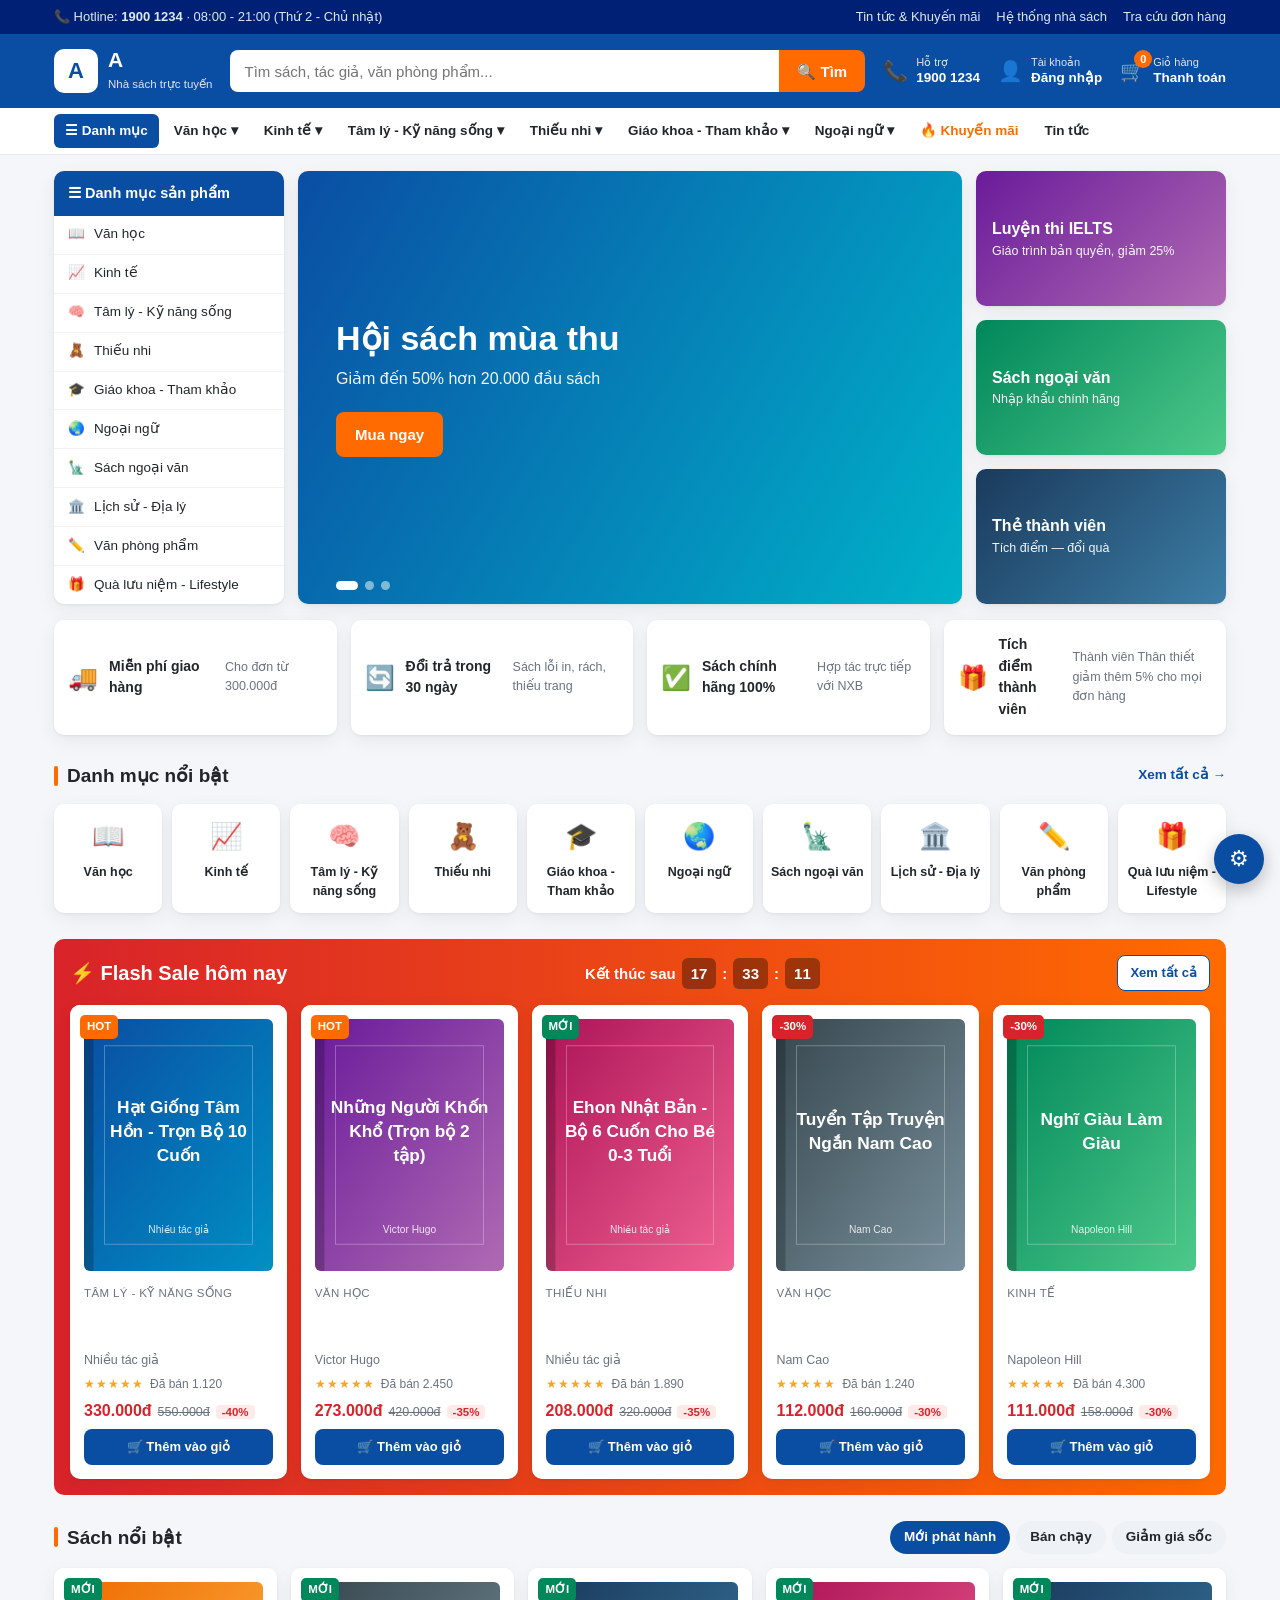
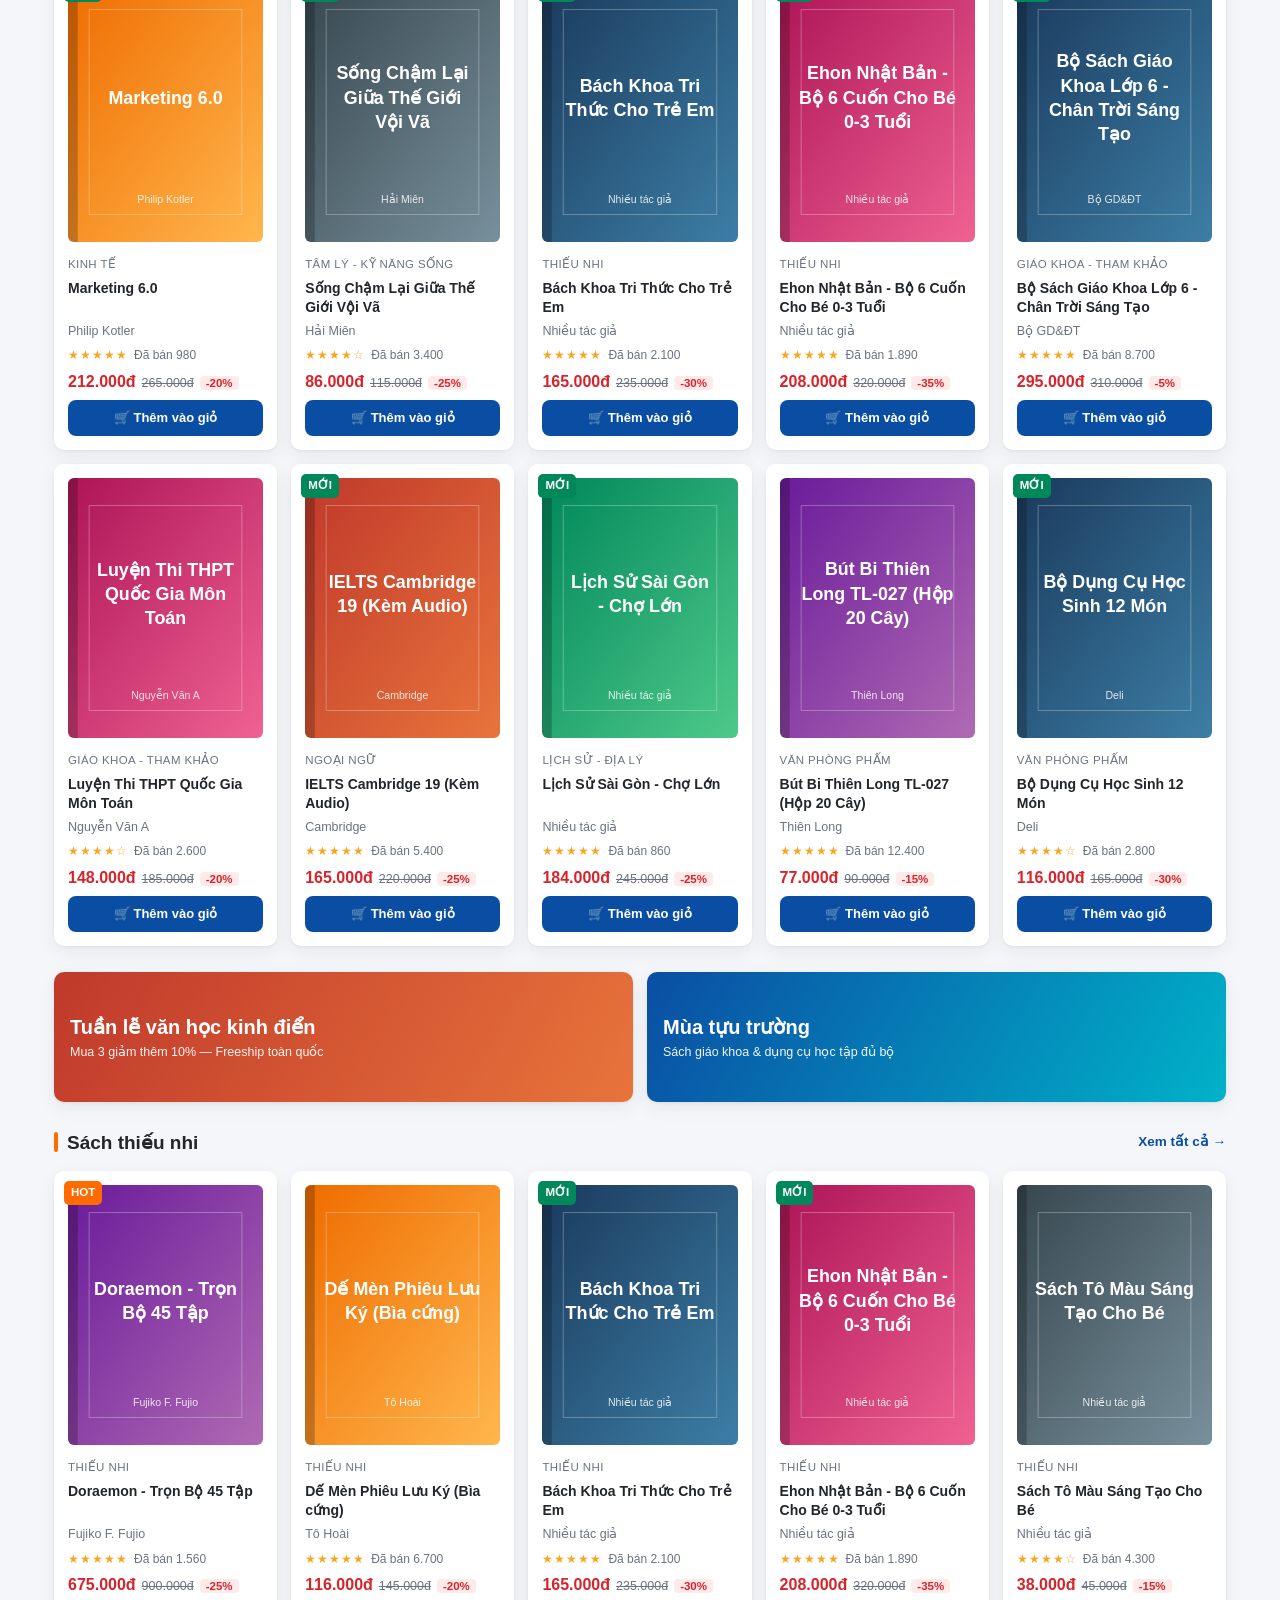
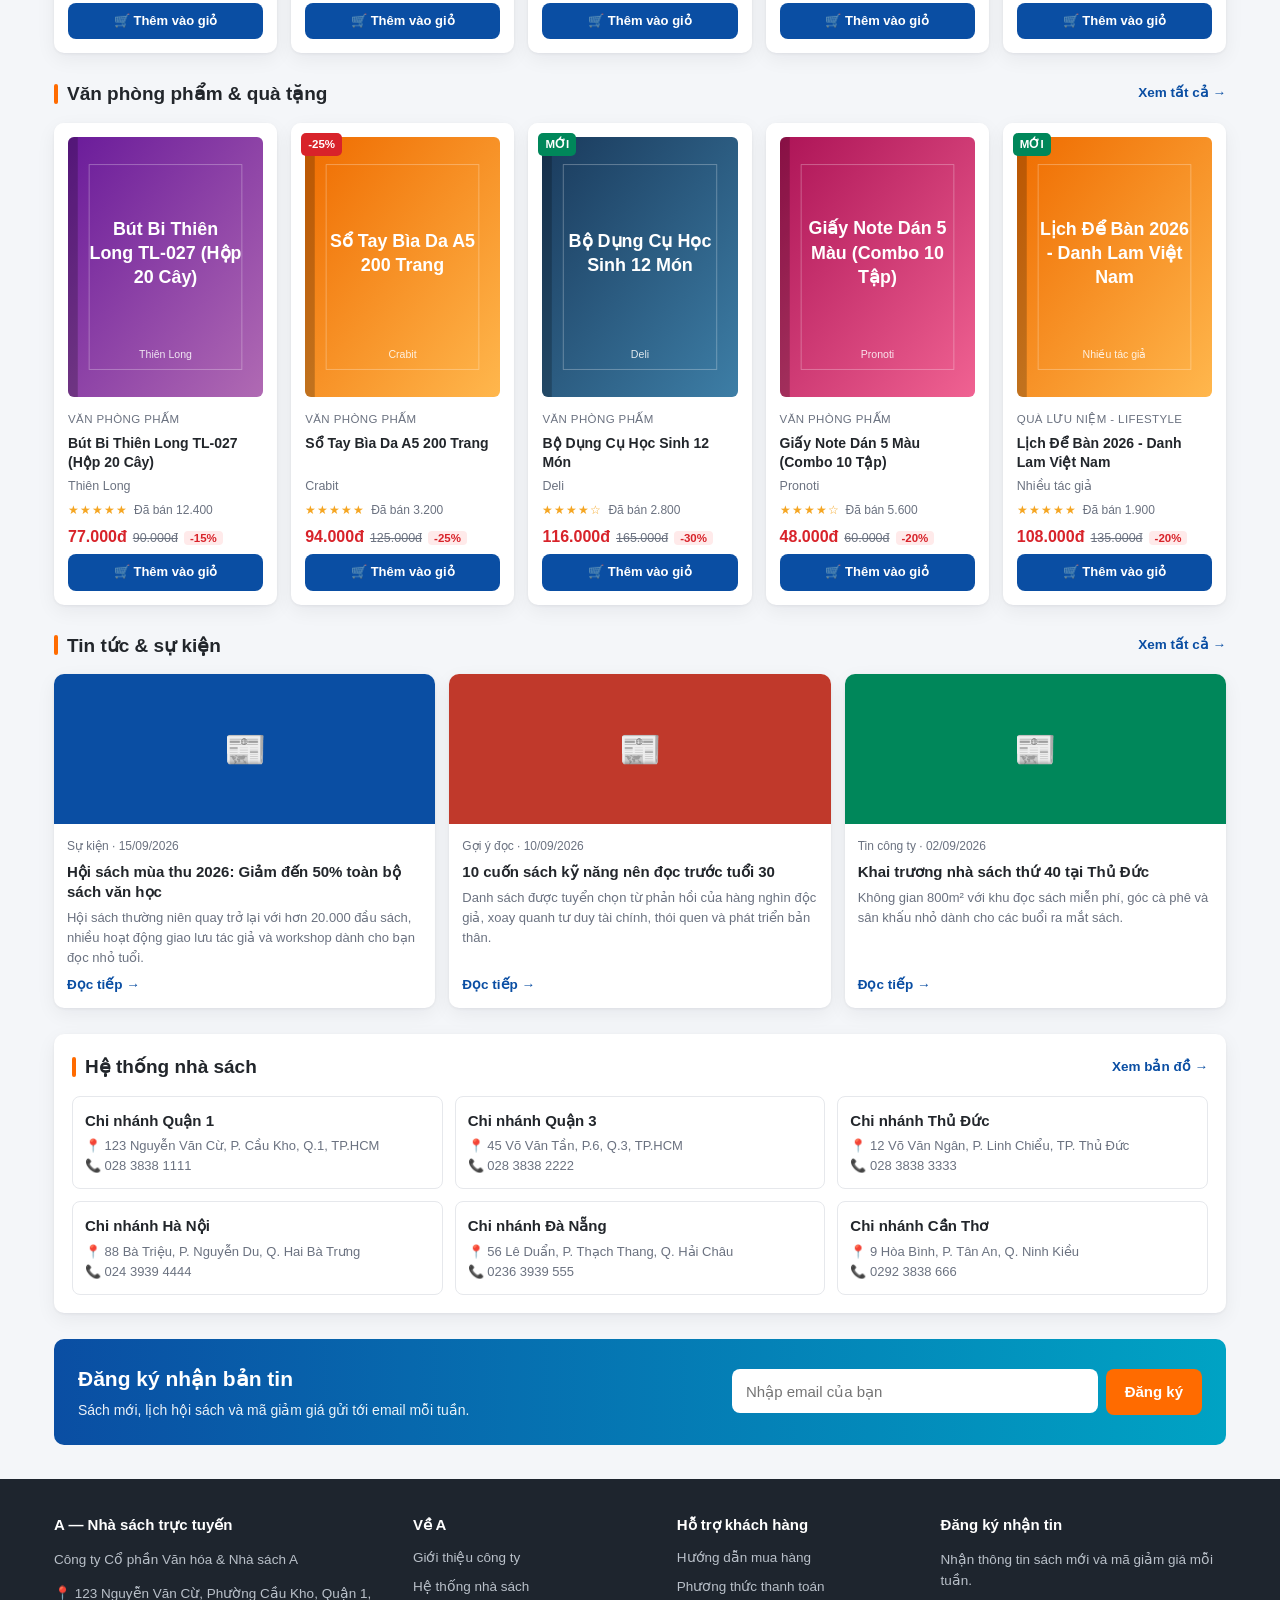
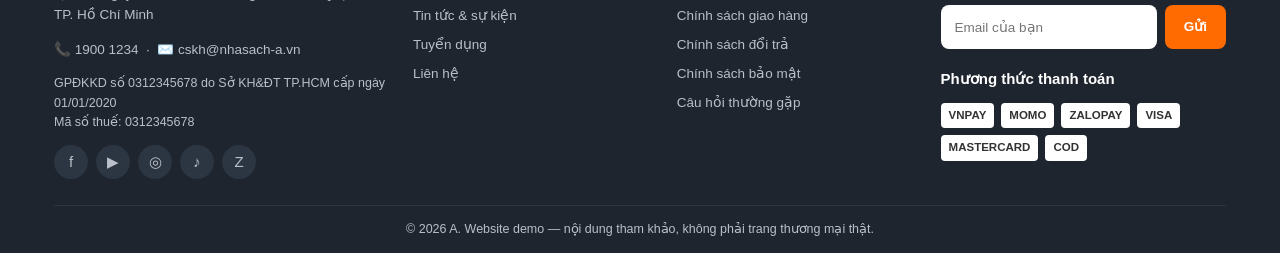
==== nhasach/index.html @ ef80e504 "Thêm website nhà sách trực tuyến (bản demo, tên tạm "A") Website tĩnh HTML/CSS/JS trong thư mục nhas" ====
<!doctype html>
<html lang="vi">
<head>
<meta charset="utf-8">
<meta name="viewport" content="width=device-width,initial-scale=1">
<title>{TEN} — Nhà sách trực tuyến | Sách, văn phòng phẩm, quà tặng</title>
<meta name="description" content="Mua sách trong nước, sách ngoại văn, văn phòng phẩm và quà lưu niệm. Giao hàng toàn quốc, giảm giá đến 50%.">
<link rel="stylesheet" href="assets/css/style.css">
<link rel="icon" href="data:image/svg+xml,%3Csvg xmlns='http://www.w3.org/2000/svg' viewBox='0 0 32 32'%3E%3Crect width='32' height='32' rx='7' fill='%230a4ea3'/%3E%3Ctext x='16' y='23' font-size='19' font-family='Arial' font-weight='bold' fill='white' text-anchor='middle'%3EA%3C/text%3E%3C/svg%3E">
</head>
<body data-page="home">
<div id="site-header"></div>

<main class="wrap">

  <!-- HERO -->
  <section class="hero">
    <div class="cat-box">
      <h3>☰ Danh mục sản phẩm</h3>
      <div id="heroCats"></div>
    </div>
    <div class="slider" id="slider"></div>
    <div class="side-promos" id="sidePromos"></div>
  </section>

  <!-- CAM KẾT -->
  <section class="trust">
    <div><i>🚚</i><b>Miễn phí giao hàng</b><span id="trustShip">Cho đơn từ 300.000đ</span></div>
    <div><i>🔄</i><b>Đổi trả trong 30 ngày</b><span>Sách lỗi in, rách, thiếu trang</span></div>
    <div><i>✅</i><b>Sách chính hãng 100%</b><span>Hợp tác trực tiếp với NXB</span></div>
    <div><i>🎁</i><b>Tích điểm thành viên</b><span id="trustMember">Giảm thêm 5% mỗi đơn</span></div>
  </section>

  <!-- DANH MỤC NỔI BẬT -->
  <section class="section">
    <div class="sec-head"><h2>Danh mục nổi bật</h2><a class="sec-more" href="danh-muc.html">Xem tất cả →</a></div>
    <div class="cat-grid" id="catGrid"></div>
  </section>

  <!-- FLASH SALE -->
  <section class="section flash">
    <div class="flash-head">
      <h2>⚡ Flash Sale hôm nay</h2>
      <div class="countdown">Kết thúc sau <b id="cdH">00</b>:<b id="cdM">00</b>:<b id="cdS">00</b></div>
      <a class="btn btn-ghost btn-sm" href="danh-muc.html?tag=hot">Xem tất cả</a>
    </div>
    <div class="grid" id="flashGrid"></div>
  </section>

  <!-- SÁCH MỚI / BÁN CHẠY -->
  <section class="section">
    <div class="sec-head">
      <h2>Sách nổi bật</h2>
      <div class="tabs">
        <button class="tab active" data-tab="moi">Mới phát hành</button>
        <button class="tab" data-tab="banchay">Bán chạy</button>
        <button class="tab" data-tab="giamgia">Giảm giá sốc</button>
      </div>
    </div>
    <div class="grid" id="featGrid"></div>
  </section>

  <!-- BANNER ĐÔI -->
  <section class="section" style="display:grid;grid-template-columns:1fr 1fr;gap:14px" id="dualBanner"></section>

  <!-- THEO DANH MỤC -->
  <section class="section">
    <div class="sec-head"><h2>Sách thiếu nhi</h2><a class="sec-more" href="danh-muc.html?cat=thieu-nhi">Xem tất cả →</a></div>
    <div class="grid" id="gridThieuNhi"></div>
  </section>

  <section class="section">
    <div class="sec-head"><h2>Văn phòng phẩm &amp; quà tặng</h2><a class="sec-more" href="danh-muc.html?cat=vpp">Xem tất cả →</a></div>
    <div class="grid" id="gridVPP"></div>
  </section>

  <!-- TIN TỨC -->
  <section class="section">
    <div class="sec-head"><h2>Tin tức &amp; sự kiện</h2><a class="sec-more" href="tin-tuc.html">Xem tất cả →</a></div>
    <div class="news-grid" id="newsGrid"></div>
  </section>

  <!-- HỆ THỐNG CỬA HÀNG -->
  <section class="section panel">
    <div class="sec-head"><h2>Hệ thống nhà sách</h2><a class="sec-more" href="lien-he.html">Xem bản đồ →</a></div>
    <div class="store-grid" id="storeGrid"></div>
  </section>

  <!-- ĐĂNG KÝ NHẬN TIN -->
  <section class="section newsletter">
    <div><h2>Đăng ký nhận bản tin</h2><p>Sách mới, lịch hội sách và mã giảm giá gửi tới email mỗi tuần.</p></div>
    <form class="nl-form" data-newsletter>
      <input type="email" placeholder="Nhập email của bạn" required>
      <button class="btn btn-accent">Đăng ký</button>
    </form>
  </section>

</main>

<div id="site-footer"></div>

<script src="assets/js/config.js"></script>
<script src="assets/js/data.js"></script>
<script src="assets/js/app.js"></script>
<script>
window.PAGE_INIT = function () {
  var C = window.CFG, B = window.BOOKS;

  document.getElementById('trustShip').textContent = 'Cho đơn từ ' + window.fmtVND(C.freeShipThreshold);
  document.getElementById('trustMember').textContent = C.memberDiscountNote;

  /* Danh mục cột trái + lưới danh mục */
  document.getElementById('heroCats').innerHTML = window.CATEGORIES.map(function (c) {
    return '<a href="danh-muc.html?cat=' + c.slug + '"><span>' + c.icon + '</span>' + c.name + '</a>';
  }).join('');
  document.getElementById('catGrid').innerHTML = window.CATEGORIES.map(function (c) {
    return '<a class="cat-chip" href="danh-muc.html?cat=' + c.slug + '"><i>' + c.icon + '</i>' + c.name + '</a>';
  }).join('');

  /* Slider */
  var sl = document.getElementById('slider');
  sl.innerHTML = window.BANNERS.map(function (b, i) {
    return '<div class="slide' + (i ? '' : ' active') + '" style="background:linear-gradient(120deg,' + b.c1 + ',' + b.c2 + ')">' +
      '<h2>' + b.title + '</h2><p>' + b.sub + '</p>' +
      '<a class="btn btn-accent" href="' + b.href + '" style="align-self:flex-start">' + b.cta + '</a></div>';
  }).join('') + '<div class="slide-dots">' + window.BANNERS.map(function (_, i) {
    return '<i class="' + (i ? '' : 'active') + '" data-i="' + i + '"></i>';
  }).join('') + '</div>';
  var cur = 0, slides = sl.querySelectorAll('.slide'), dots = sl.querySelectorAll('.slide-dots i');
  function go(n) {
    slides[cur].classList.remove('active'); dots[cur].classList.remove('active');
    cur = (n + slides.length) % slides.length;
    slides[cur].classList.add('active'); dots[cur].classList.add('active');
  }
  dots.forEach(function (d) { d.onclick = function () { go(+d.dataset.i); }; });
  setInterval(function () { go(cur + 1); }, 5000);

  document.getElementById('sidePromos').innerHTML =
    '<a class="promo" href="danh-muc.html?cat=ngoai-ngu" style="background:linear-gradient(135deg,#6a1b9a,#b06ab3)">' +
    '<b>Luyện thi IELTS</b><span>Giáo trình bản quyền, giảm 25%</span></a>' +
    '<a class="promo" href="danh-muc.html?cat=ngoai-van" style="background:linear-gradient(135deg,#00875a,#4ec98a)">' +
    '<b>Sách ngoại văn</b><span>Nhập khẩu chính hãng</span></a>' +
    '<a class="promo" href="lien-he.html" style="background:linear-gradient(135deg,#1a3a5c,#3d7ea6)">' +
    '<b>Thẻ thành viên</b><span>Tích điểm — đổi quà</span></a>';

  /* Flash sale + đồng hồ đếm ngược tới 24h */
  var flash = B.slice().sort(function (a, b) { return b.off - a.off; }).slice(0, 5);
  document.getElementById('flashGrid').innerHTML = flash.map(window.cardHTML).join('');
  setInterval(function () {
    var now = new Date(), end = new Date(); end.setHours(23, 59, 59, 999);
    var d = Math.max(0, Math.floor((end - now) / 1000));
    var p = function (n) { return String(n).padStart(2, '0'); };
    document.getElementById('cdH').textContent = p(Math.floor(d / 3600));
    document.getElementById('cdM').textContent = p(Math.floor(d % 3600 / 60));
    document.getElementById('cdS').textContent = p(d % 60);
  }, 1000);

  /* Tabs sách nổi bật */
  function feat(kind) {
    var list;
    if (kind === 'moi') list = B.filter(function (b) { return b.tags.indexOf('moi') > -1 || b.year >= 2025; });
    else if (kind === 'banchay') list = B.slice().sort(function (a, b) { return b.sold - a.sold; });
    else list = B.slice().sort(function (a, b) { return (b.listPrice - b.price) - (a.listPrice - a.price); });
    document.getElementById('featGrid').innerHTML = list.slice(0, 10).map(window.cardHTML).join('');
  }
  feat('moi');
  document.querySelectorAll('.tab').forEach(function (t) {
    t.onclick = function () {
      document.querySelectorAll('.tab').forEach(function (x) { x.classList.remove('active'); });
      t.classList.add('active'); feat(t.dataset.tab);
    };
  });

  document.getElementById('dualBanner').innerHTML =
    '<a class="promo" href="danh-muc.html?cat=van-hoc" style="min-height:130px;background:linear-gradient(120deg,#c0392b,#e8743b)">' +
    '<b style="font-size:20px">Tuần lễ văn học kinh điển</b><span>Mua 3 giảm thêm 10% — Freeship toàn quốc</span></a>' +
    '<a class="promo" href="danh-muc.html?cat=giao-khoa" style="min-height:130px;background:linear-gradient(120deg,#0a4ea3,#00b2c9)">' +
    '<b style="font-size:20px">Mùa tựu trường</b><span>Sách giáo khoa &amp; dụng cụ học tập đủ bộ</span></a>';

  var pick = function (slug, n) { return B.filter(function (b) { return b.cat === slug; }).slice(0, n).map(window.cardHTML).join(''); };
  document.getElementById('gridThieuNhi').innerHTML = pick('thieu-nhi', 5);
  document.getElementById('gridVPP').innerHTML = B.filter(function (b) { return b.cat === 'vpp' || b.cat === 'qua-tang'; }).slice(0, 5).map(window.cardHTML).join('');

  var col = ['#0a4ea3', '#c0392b', '#00875a'];
  document.getElementById('newsGrid').innerHTML = window.NEWS.slice(0, 3).map(function (n, i) {
    return '<a class="news-card" href="tin-tuc.html?id=' + n.id + '">' +
      '<div class="news-thumb" style="background:' + col[i % 3] + '">📰</div>' +
      '<div class="news-body"><span class="news-meta">' + n.cat + ' · ' + n.date + '</span>' +
      '<h3>' + n.title + '</h3><p>' + n.excerpt + '</p>' +
      '<span class="sec-more">Đọc tiếp →</span></div></a>';
  }).join('');

  document.getElementById('storeGrid').innerHTML = window.STORES.map(function (s) {
    return '<div class="store"><b>' + s.name + '</b><p>📍 ' + s.addr + '</p><p>📞 ' + s.phone + '</p></div>';
  }).join('');
};
</script>
</body>
</html>
---- nhasach/assets/css/style.css ----
/* ===== Base & tokens ================================================== */
:root{
  --primary:#0a4ea3; --primary-dark:#083c7d; --accent:#ff6b00;
  --text:#22262b; --muted:#6b7280; --line:#e6e8ec; --bg:#f4f6f9;
  --ok:#00875a; --danger:#d8232a; --radius:10px;
  --shadow:0 1px 3px rgba(16,24,40,.06), 0 6px 20px rgba(16,24,40,.06);
  --wrap:1200px;
}
*{box-sizing:border-box}
html{scroll-behavior:smooth}
body{
  margin:0; background:var(--bg); color:var(--text);
  font:15px/1.55 "Segoe UI", Roboto, "Helvetica Neue", Arial, sans-serif;
}
img{max-width:100%;display:block}
a{color:inherit;text-decoration:none}
button,input,select,textarea{font:inherit;color:inherit}
.wrap{max-width:var(--wrap);margin:0 auto;padding:0 14px}
.hide{display:none !important}

/* ===== Buttons ======================================================== */
.btn{
  display:inline-flex;align-items:center;justify-content:center;gap:8px;
  padding:10px 18px;border:1px solid transparent;border-radius:8px;
  background:var(--primary);color:#fff;cursor:pointer;font-weight:600;
  transition:.15s; white-space:nowrap;
}
.btn:hover{background:var(--primary-dark)}
.btn-accent{background:var(--accent)} .btn-accent:hover{filter:brightness(.93)}
.btn-ghost{background:#fff;color:var(--primary);border-color:var(--primary)}
.btn-ghost:hover{background:#eef4fc}
.btn-sm{padding:7px 12px;font-size:13px}
.btn-block{width:100%}
.btn[disabled]{opacity:.55;cursor:not-allowed}

/* ===== Header ========================================================= */
.topbar{background:var(--primary-dark);color:#dce7f6;font-size:13px}
.topbar .wrap{display:flex;justify-content:space-between;align-items:center;height:34px;gap:14px}
.topbar a:hover{color:#fff;text-decoration:underline}
.topbar-links{display:flex;gap:16px}

.header{background:var(--primary);color:#fff;padding:14px 0}
.header .wrap{display:flex;align-items:center;gap:18px}
.logo{display:flex;align-items:center;gap:10px;flex:0 0 auto}
.logo-mark{
  width:44px;height:44px;border-radius:10px;background:#fff;color:var(--primary);
  display:grid;place-items:center;font-weight:800;font-size:22px;flex:0 0 auto;
}
.logo-text b{display:block;font-size:21px;line-height:1.1;letter-spacing:.3px}
.logo-text span{font-size:11.5px;opacity:.85}

.search{flex:1;position:relative;display:flex}
.search input{
  flex:1;height:42px;border:none;border-radius:8px 0 0 8px;padding:0 14px;outline:none;min-width:0;
}
.search button{height:42px;border:none;border-radius:0 8px 8px 0;padding:0 18px;background:var(--accent);color:#fff;cursor:pointer;font-weight:600}
.suggest{
  position:absolute;top:46px;left:0;right:0;background:#fff;border-radius:8px;
  box-shadow:var(--shadow);z-index:60;overflow:hidden;color:var(--text)
}
.suggest a{display:flex;gap:10px;padding:9px 12px;align-items:center;font-size:13.5px}
.suggest a:hover{background:#f2f5fa}
.suggest .s-cover{width:30px;height:40px;border-radius:3px;flex:0 0 auto}

.head-actions{display:flex;align-items:center;gap:18px;flex:0 0 auto}
.head-act{display:flex;align-items:center;gap:8px;font-size:13px;line-height:1.2}
.head-act i{font-size:20px;font-style:normal}
.head-act small{display:block;opacity:.85;font-size:11px}
.head-act b{font-size:13.5px}
.cart-link{position:relative}
.cart-badge{
  position:absolute;top:-6px;left:14px;min-width:18px;height:18px;padding:0 5px;
  background:var(--accent);border-radius:9px;font-size:11px;font-weight:700;
  display:grid;place-items:center
}

/* ===== Nav ============================================================ */
.nav{background:#fff;border-bottom:1px solid var(--line);position:sticky;top:0;z-index:50}
.nav .wrap{display:flex;align-items:center;gap:4px;height:46px;overflow:visible}
.nav-item{position:relative}
.nav-item>a{display:flex;align-items:center;gap:6px;padding:0 11px;height:46px;font-weight:600;font-size:13.5px;white-space:nowrap}
.nav-item>a:hover{color:var(--primary)}
.nav-item.all>a{background:var(--primary);color:#fff;border-radius:6px;height:34px}
.dropdown{
  position:absolute;top:46px;left:0;min-width:230px;background:#fff;border-radius:8px;
  box-shadow:var(--shadow);padding:8px 0;display:none;z-index:70
}
.nav-item:hover .dropdown{display:block}
.dropdown a{display:block;padding:8px 16px;font-size:13.5px}
.dropdown a:hover{background:#f2f5fa;color:var(--primary)}
.nav-toggle{display:none;background:none;border:none;cursor:pointer;font-size:22px;padding:0 6px}

/* ===== Layout helpers ================================================ */
.section{margin:26px 0}
.panel{background:#fff;border-radius:var(--radius);box-shadow:var(--shadow);padding:18px}
.sec-head{display:flex;align-items:center;justify-content:space-between;gap:12px;margin-bottom:14px}
.sec-head h2{margin:0;font-size:19px;display:flex;align-items:center;gap:9px}
.sec-head h2::before{content:"";width:4px;height:20px;background:var(--accent);border-radius:2px}
.sec-more{font-size:13.5px;color:var(--primary);font-weight:600}
.sec-more:hover{text-decoration:underline}
.tabs{display:flex;gap:6px;flex-wrap:wrap}
.tab{padding:6px 14px;border-radius:20px;background:#eef1f6;cursor:pointer;font-size:13.5px;font-weight:600;border:none}
.tab.active{background:var(--primary);color:#fff}

/* ===== Hero / banners ================================================ */
.hero{display:grid;grid-template-columns:230px 1fr 250px;gap:14px;margin:16px 0}
.cat-box{background:#fff;border-radius:var(--radius);box-shadow:var(--shadow);overflow:hidden}
.cat-box h3{margin:0;padding:11px 14px;background:var(--primary);color:#fff;font-size:14.5px}
.cat-box a{display:flex;align-items:center;gap:9px;padding:8.5px 14px;font-size:13.5px;border-bottom:1px solid #f1f3f6}
.cat-box a:last-child{border-bottom:none}
.cat-box a:hover{background:#f2f5fa;color:var(--primary)}

.slider{position:relative;border-radius:var(--radius);overflow:hidden;box-shadow:var(--shadow);min-height:300px}
.slide{
  position:absolute;inset:0;display:none;flex-direction:column;justify-content:center;
  padding:38px;color:#fff
}
.slide.active{display:flex;animation:fade .5s}
@keyframes fade{from{opacity:.2}to{opacity:1}}
.slide h2{margin:0 0 8px;font-size:34px;line-height:1.2;max-width:70%}
.slide p{margin:0 0 20px;font-size:16px;opacity:.95;max-width:70%}
.slide-dots{position:absolute;bottom:14px;left:38px;display:flex;gap:7px}
.slide-dots i{width:9px;height:9px;border-radius:50%;background:rgba(255,255,255,.5);cursor:pointer}
.slide-dots i.active{background:#fff;width:22px;border-radius:5px}
.side-promos{display:flex;flex-direction:column;gap:14px}
.promo{
  flex:1;border-radius:var(--radius);box-shadow:var(--shadow);padding:16px;color:#fff;
  display:flex;flex-direction:column;justify-content:center
}
.promo b{font-size:16px} .promo span{font-size:12.5px;opacity:.95}

/* ===== Trust bar ====================================================== */
.trust{display:grid;grid-template-columns:repeat(4,1fr);gap:14px}
.trust div{background:#fff;border-radius:var(--radius);box-shadow:var(--shadow);padding:14px;display:flex;gap:11px;align-items:center}
.trust i{font-size:24px;font-style:normal}
.trust b{display:block;font-size:14px} .trust span{font-size:12.5px;color:var(--muted)}

/* ===== Category chips ================================================ */
.cat-grid{display:grid;grid-template-columns:repeat(10,1fr);gap:10px}
.cat-chip{background:#fff;border-radius:var(--radius);box-shadow:var(--shadow);padding:12px 6px;text-align:center;font-size:12.5px;font-weight:600}
.cat-chip:hover{transform:translateY(-3px);color:var(--primary)}
.cat-chip i{display:block;font-size:26px;font-style:normal;margin-bottom:6px}
.cat-chip{transition:.15s}

/* ===== Product card =================================================== */
.grid{display:grid;grid-template-columns:repeat(5,1fr);gap:14px}
.grid-4{grid-template-columns:repeat(4,1fr)}
.card{
  background:#fff;border-radius:var(--radius);box-shadow:var(--shadow);overflow:hidden;
  display:flex;flex-direction:column;transition:.15s;position:relative
}
.card:hover{transform:translateY(-4px);box-shadow:0 10px 26px rgba(16,24,40,.13)}
.card-img{position:relative;padding:14px;background:#fff}
.card-img .cover{width:100%;aspect-ratio:3/4;border-radius:6px}
.badge{
  position:absolute;top:10px;left:10px;background:var(--danger);color:#fff;
  font-size:11.5px;font-weight:700;padding:3px 7px;border-radius:5px;z-index:2
}
.badge.new{background:var(--ok)} .badge.hot{background:var(--accent)}
.card-body{padding:0 14px 14px;display:flex;flex-direction:column;gap:5px;flex:1}
.card-cat{font-size:11.5px;color:var(--muted);text-transform:uppercase;letter-spacing:.4px}
.card-title{
  font-size:14px;font-weight:600;line-height:1.35;min-height:38px;
  display:-webkit-box;-webkit-line-clamp:2;-webkit-box-orient:vertical;overflow:hidden
}
.card:hover .card-title{color:var(--primary)}
.card-author{font-size:12.5px;color:var(--muted)}
.price{color:var(--danger);font-weight:800;font-size:16px}
.price-old{color:var(--muted);text-decoration:line-through;font-size:12.5px;margin-left:6px}
.off-tag{background:#ffeaea;color:var(--danger);font-size:11.5px;font-weight:700;padding:1px 6px;border-radius:4px;margin-left:6px}
.rate{font-size:12px;color:var(--muted);display:flex;gap:6px;align-items:center}
.stars{color:#f5a623;letter-spacing:1px}
.card .btn{margin-top:auto}

/* ===== Flash sale ===================================================== */
.flash{background:linear-gradient(90deg,#d8232a,#ff6b00);border-radius:var(--radius);padding:16px;color:#fff}
.flash-head{display:flex;align-items:center;justify-content:space-between;gap:12px;margin-bottom:14px;flex-wrap:wrap}
.flash-head h2{margin:0;font-size:20px;display:flex;align-items:center;gap:8px}
.countdown{display:flex;gap:6px;align-items:center;font-weight:700}
.countdown b{background:rgba(0,0,0,.35);border-radius:6px;padding:4px 9px;min-width:34px;text-align:center}

/* ===== News =========================================================== */
.news-grid{display:grid;grid-template-columns:repeat(3,1fr);gap:14px}
.news-card{background:#fff;border-radius:var(--radius);box-shadow:var(--shadow);overflow:hidden;display:flex;flex-direction:column}
.news-thumb{height:150px;display:grid;place-items:center;color:#fff;font-size:34px}
.news-body{padding:13px;display:flex;flex-direction:column;gap:6px;flex:1}
.news-meta{font-size:12px;color:var(--muted)}
.news-body h3{margin:0;font-size:15px;line-height:1.35}
.news-card:hover h3{color:var(--primary)}
.news-body p{margin:0;font-size:13px;color:var(--muted);flex:1}

/* ===== Store list ===================================================== */
.store-grid{display:grid;grid-template-columns:repeat(3,1fr);gap:12px}
.store{border:1px solid var(--line);border-radius:8px;padding:12px}
.store b{display:block;margin-bottom:4px}
.store p{margin:0;font-size:13px;color:var(--muted)}

/* ===== Newsletter ===================================================== */
.newsletter{
  background:linear-gradient(90deg,var(--primary),#00a3c4);border-radius:var(--radius);
  padding:24px;color:#fff;display:flex;align-items:center;justify-content:space-between;gap:20px;flex-wrap:wrap
}
.newsletter h2{margin:0 0 4px;font-size:21px}
.newsletter p{margin:0;opacity:.92;font-size:14px}
.nl-form{display:flex;gap:8px;flex:1;min-width:280px;max-width:470px}
.nl-form input{flex:1;height:44px;border:none;border-radius:8px;padding:0 14px;outline:none}

/* ===== Footer ========================================================= */
.footer{background:#1e252e;color:#b9c0c9;margin-top:34px;padding:34px 0 0;font-size:13.5px}
.footer-grid{display:grid;grid-template-columns:1.4fr 1fr 1fr 1.2fr;gap:26px}
.footer h4{color:#fff;margin:0 0 12px;font-size:15px}
.footer a:hover{color:#fff}
.footer ul{list-style:none;margin:0;padding:0;display:flex;flex-direction:column;gap:8px}
.footer .pay{display:flex;gap:7px;flex-wrap:wrap;margin-top:10px}
.footer .pay span{background:#fff;color:#333;border-radius:4px;padding:4px 8px;font-size:11.5px;font-weight:700}
.socials{display:flex;gap:8px;margin-top:12px}
.socials a{width:34px;height:34px;border-radius:50%;background:#2c3542;display:grid;place-items:center;font-size:15px}
.socials a:hover{background:var(--primary)}
.copyright{border-top:1px solid #2c3542;margin-top:26px;padding:14px 0;text-align:center;font-size:12.5px}

/* ===== Breadcrumb / list page ========================================= */
.crumb{font-size:13px;color:var(--muted);padding:14px 0}
.crumb a:hover{color:var(--primary)}
.layout{display:grid;grid-template-columns:230px 1fr;gap:16px;align-items:start}
.filter{background:#fff;border-radius:var(--radius);box-shadow:var(--shadow);padding:14px;margin-bottom:14px}
.filter h4{margin:0 0 10px;font-size:14.5px}
.filter label{display:flex;align-items:center;gap:8px;padding:5px 0;font-size:13.5px;cursor:pointer}
.toolbar{background:#fff;border-radius:var(--radius);box-shadow:var(--shadow);padding:11px 14px;display:flex;justify-content:space-between;align-items:center;gap:12px;margin-bottom:14px;flex-wrap:wrap}
.toolbar select{padding:7px 10px;border:1px solid var(--line);border-radius:7px}
.pager{display:flex;gap:6px;justify-content:center;margin:20px 0}
.pager button{min-width:36px;height:36px;border:1px solid var(--line);background:#fff;border-radius:7px;cursor:pointer}
.pager button.active{background:var(--primary);color:#fff;border-color:var(--primary)}
.empty{background:#fff;border-radius:var(--radius);padding:50px 20px;text-align:center;color:var(--muted);box-shadow:var(--shadow)}

/* ===== Product detail ================================================= */
.detail{display:grid;grid-template-columns:360px 1fr;gap:24px}
.detail .cover{width:100%;border-radius:8px}
.detail h1{margin:0 0 8px;font-size:23px;line-height:1.3}
.meta-row{font-size:13.5px;color:var(--muted);display:flex;gap:18px;flex-wrap:wrap;margin-bottom:12px}
.price-box{background:#fbfbfc;border:1px solid var(--line);border-radius:8px;padding:14px;margin:12px 0}
.price-box .price{font-size:28px}
.qty{display:inline-flex;border:1px solid var(--line);border-radius:8px;overflow:hidden}
.qty button{width:36px;height:40px;border:none;background:#f3f5f8;cursor:pointer;font-size:17px}
.qty input{width:56px;height:40px;border:none;text-align:center;outline:none}
.spec{width:100%;border-collapse:collapse;font-size:14px}
.spec td{padding:9px 10px;border-bottom:1px solid var(--line)}
.spec td:first-child{color:var(--muted);width:180px}

/* ===== Cart =========================================================== */
.cart-table{width:100%;border-collapse:collapse;font-size:14px}
.cart-table th{text-align:left;padding:10px;border-bottom:2px solid var(--line);font-size:13px;color:var(--muted)}
.cart-table td{padding:12px 10px;border-bottom:1px solid var(--line);vertical-align:middle}
.cart-item{display:flex;gap:12px;align-items:center}
.cart-item .cover{width:56px;height:75px;border-radius:5px;flex:0 0 auto}
.sum-row{display:flex;justify-content:space-between;padding:8px 0;font-size:14px}
.sum-row.total{border-top:1px solid var(--line);margin-top:8px;padding-top:12px;font-size:17px;font-weight:800}
.sum-row.total span:last-child{color:var(--danger)}
.field{margin-bottom:12px}
.field label{display:block;font-weight:600;font-size:13.5px;margin-bottom:5px}
.field input,.field textarea,.field select{width:100%;padding:10px 12px;border:1px solid var(--line);border-radius:8px;outline:none}
.field input:focus,.field textarea:focus{border-color:var(--primary)}
.note{font-size:13px;color:var(--muted)}

/* ===== Settings (đổi tên) ============================================= */
.gear{
  position:fixed;right:16px;bottom:16px;z-index:200;width:50px;height:50px;border-radius:50%;
  border:none;background:var(--primary);color:#fff;font-size:22px;cursor:pointer;box-shadow:0 6px 18px rgba(0,0,0,.25)
}
.gear:hover{background:var(--primary-dark)}
.modal{position:fixed;inset:0;background:rgba(10,15,25,.55);z-index:300;display:none;align-items:center;justify-content:center;padding:16px}
.modal.open{display:flex}
.modal-box{background:#fff;border-radius:12px;width:100%;max-width:460px;max-height:90vh;overflow:auto;padding:20px}
.modal-box h3{margin:0 0 4px;font-size:18px}
.modal-box .note{margin-bottom:14px}
.modal-actions{display:flex;gap:8px;margin-top:16px}

/* ===== Toast ========================================================== */
.toast{
  position:fixed;left:50%;bottom:26px;transform:translate(-50%,20px);z-index:400;
  background:#1e252e;color:#fff;padding:11px 18px;border-radius:8px;font-size:14px;
  opacity:0;transition:.25s;pointer-events:none;box-shadow:var(--shadow)
}
.toast.show{opacity:1;transform:translate(-50%,0)}

/* ===== Responsive ===================================================== */
@media (max-width:1100px){
  .hero{grid-template-columns:200px 1fr}
  .side-promos{display:none}
  .grid{grid-template-columns:repeat(4,1fr)}
  .cat-grid{grid-template-columns:repeat(5,1fr)}
}
@media (max-width:900px){
  .header .wrap{flex-wrap:wrap}
  .search{order:3;flex-basis:100%}
  .hero{grid-template-columns:1fr}
  .cat-box{display:none}
  .grid,.grid-4{grid-template-columns:repeat(3,1fr)}
  .trust{grid-template-columns:repeat(2,1fr)}
  .news-grid,.store-grid{grid-template-columns:repeat(2,1fr)}
  .footer-grid{grid-template-columns:repeat(2,1fr)}
  .detail{grid-template-columns:1fr}
  .layout{grid-template-columns:1fr}
  .sidebar{display:none}
  .sidebar.open{display:block}
  .nav .wrap{overflow-x:auto}
  .slide h2{font-size:26px;max-width:100%} .slide p{max-width:100%}
}
@media (max-width:620px){
  .grid,.grid-4{grid-template-columns:repeat(2,1fr)}
  .cat-grid{grid-template-columns:repeat(3,1fr)}
  .news-grid,.store-grid,.trust,.footer-grid{grid-template-columns:1fr}
  .topbar .wrap{height:auto;min-height:30px;padding:5px 14px;font-size:11.5px}
  .topbar-links{display:none}
  .head-act small,.head-act b{display:none}
  .slider{min-height:230px} .slide{padding:22px}
  .cart-table thead{display:none}
  .cart-table td{display:block;border:none;padding:6px 0}
  .cart-table tr{display:block;border-bottom:1px solid var(--line);padding:10px 0}
}
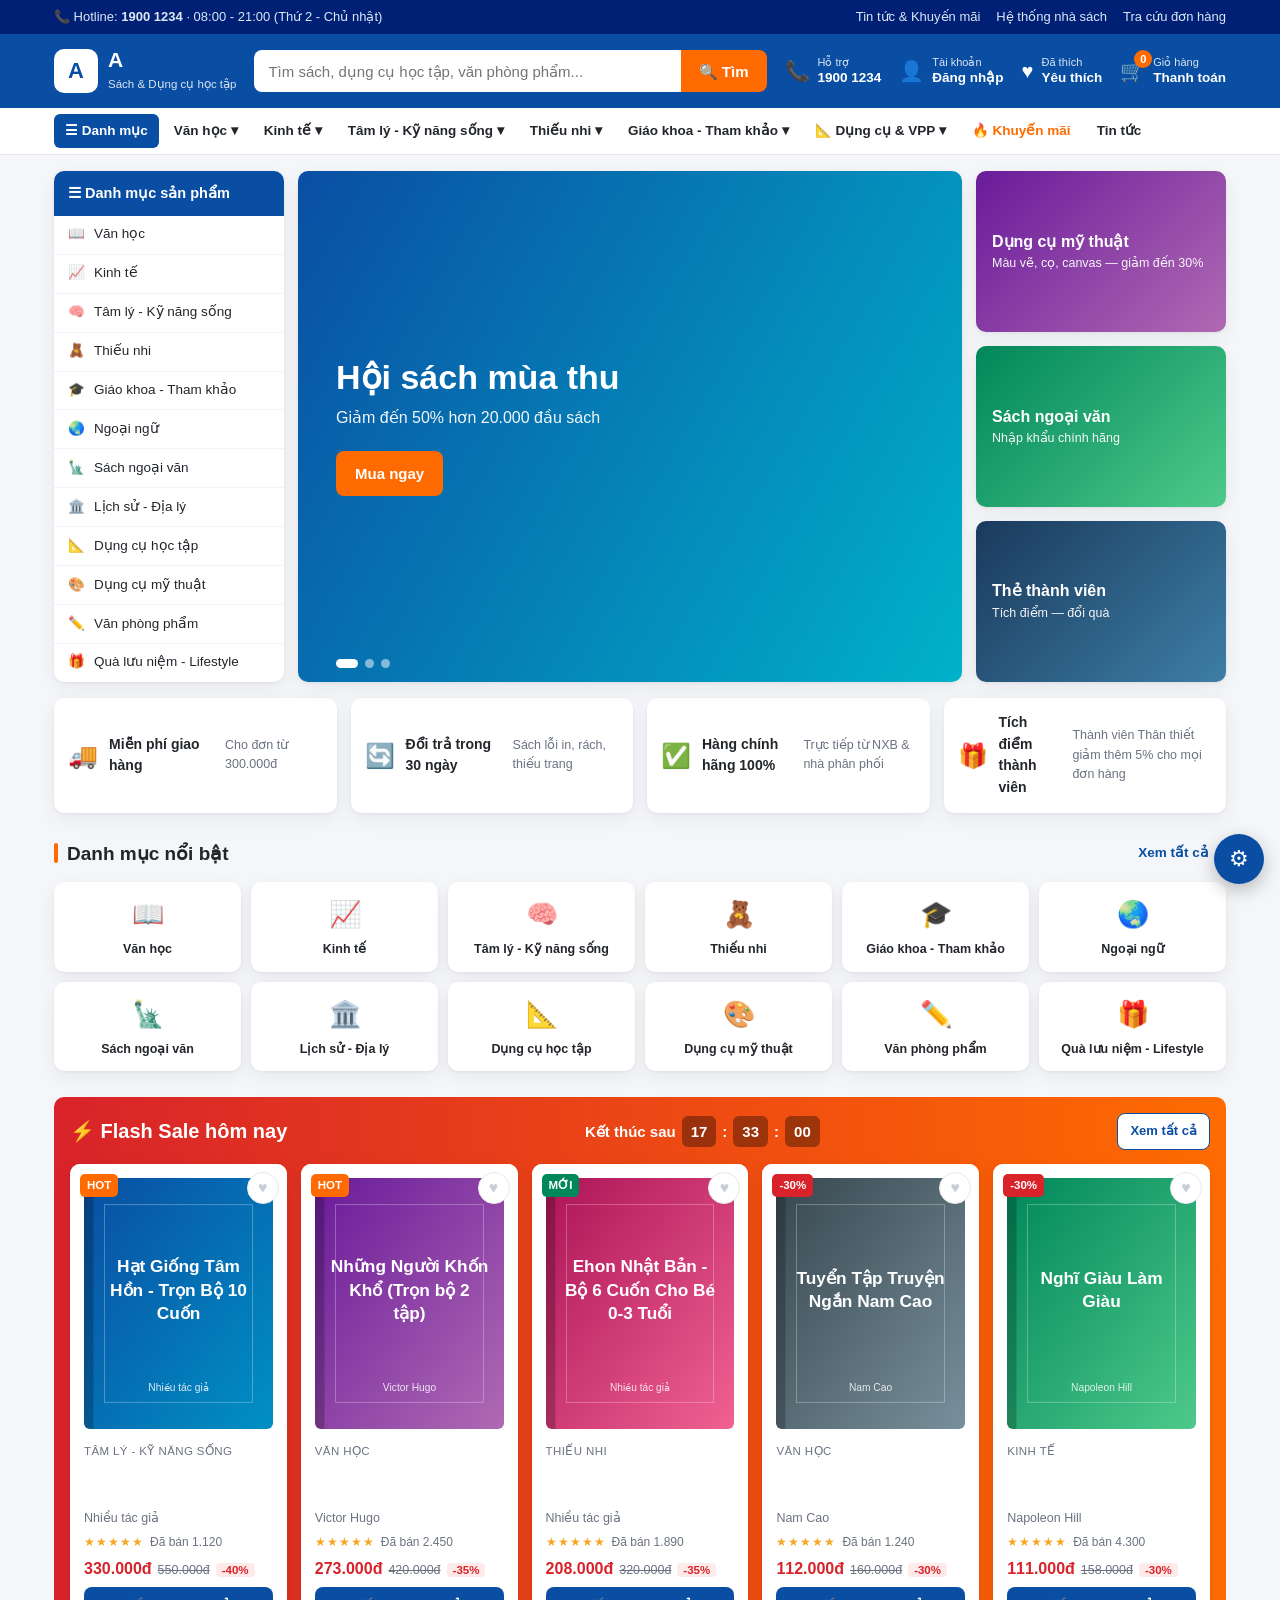
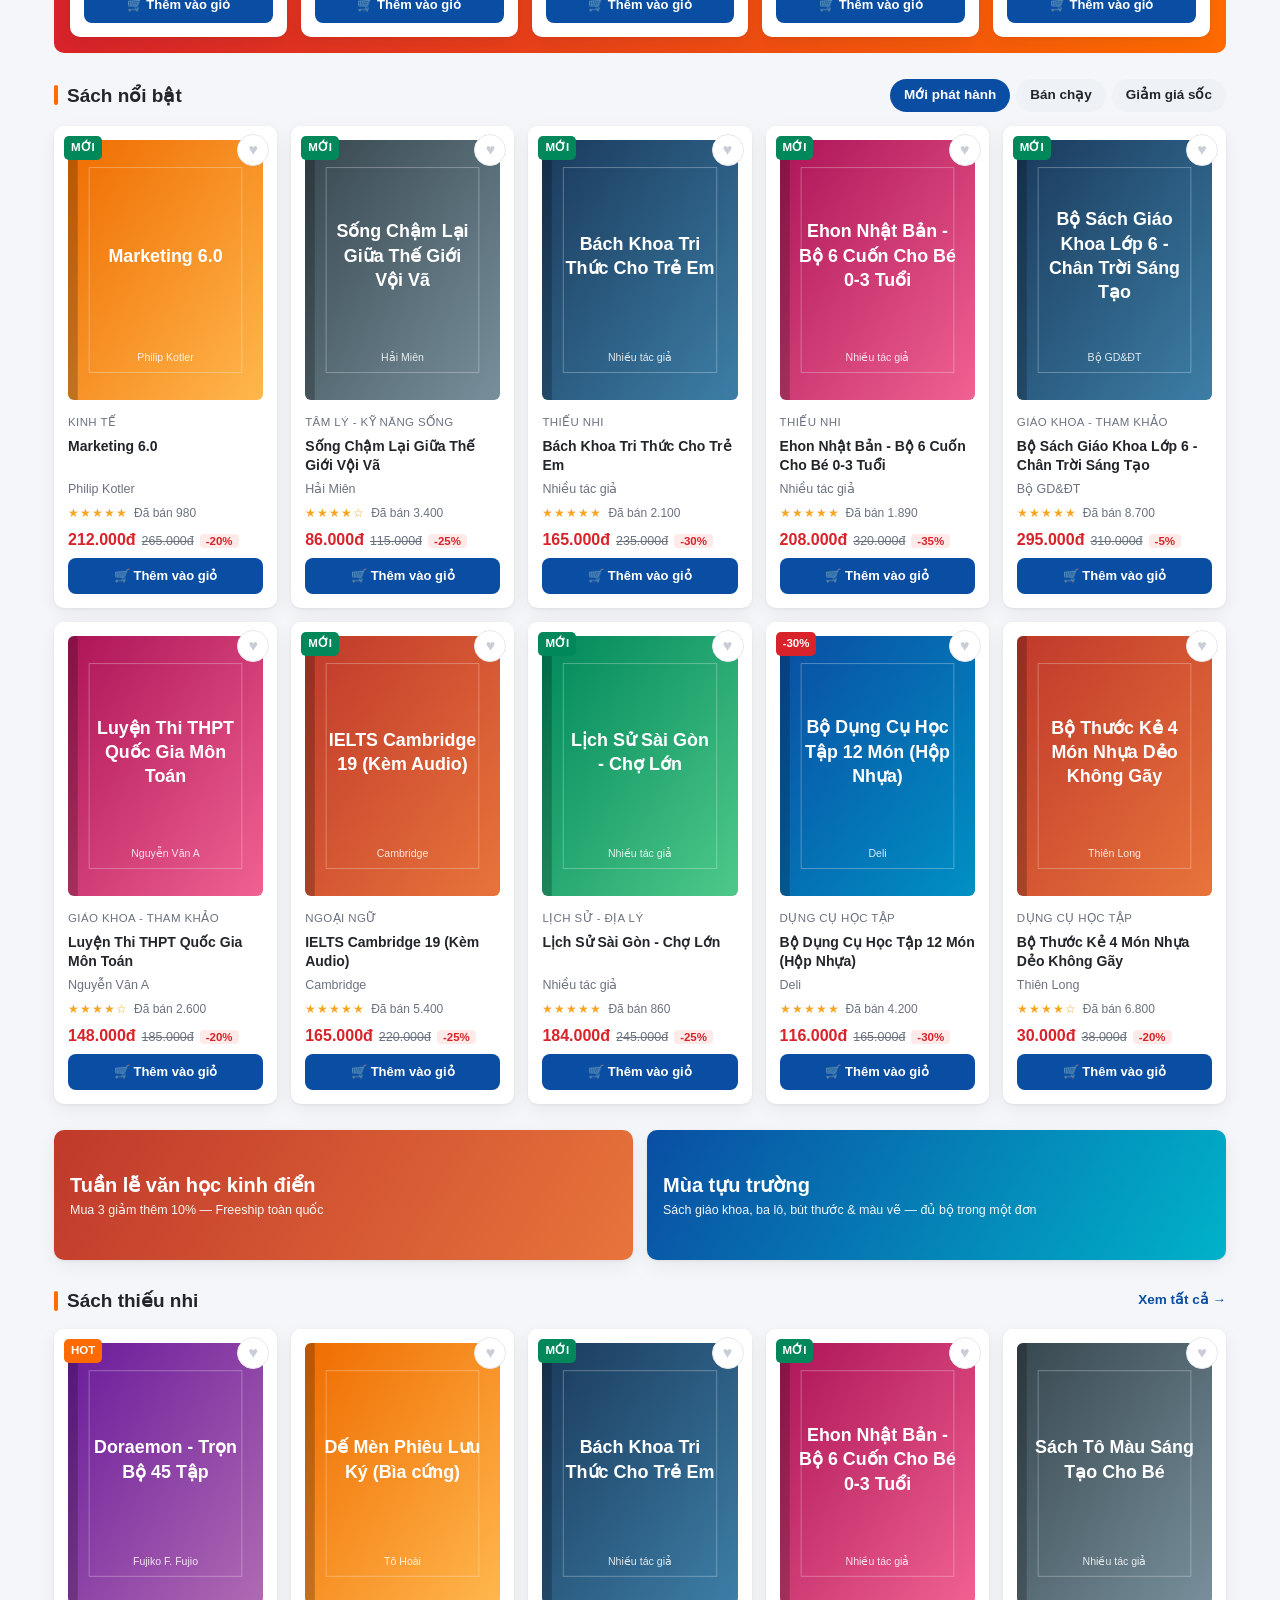
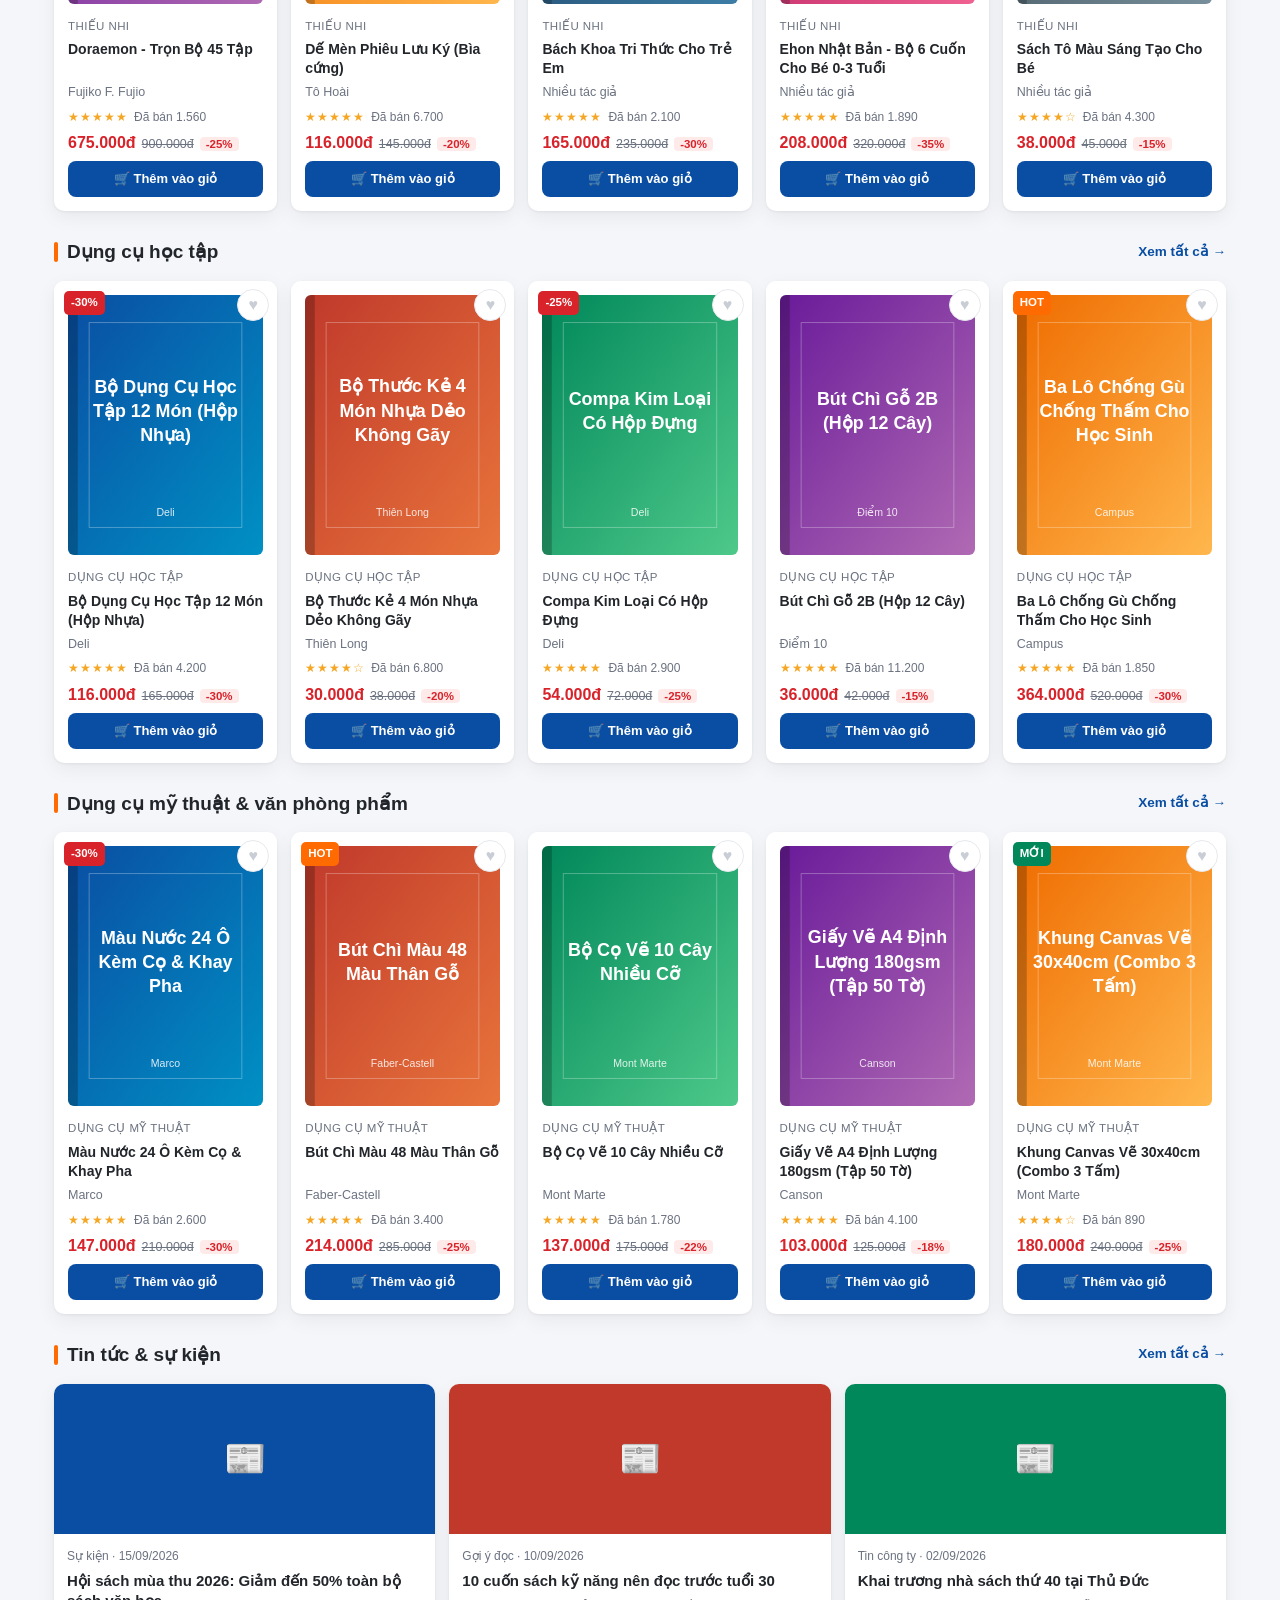
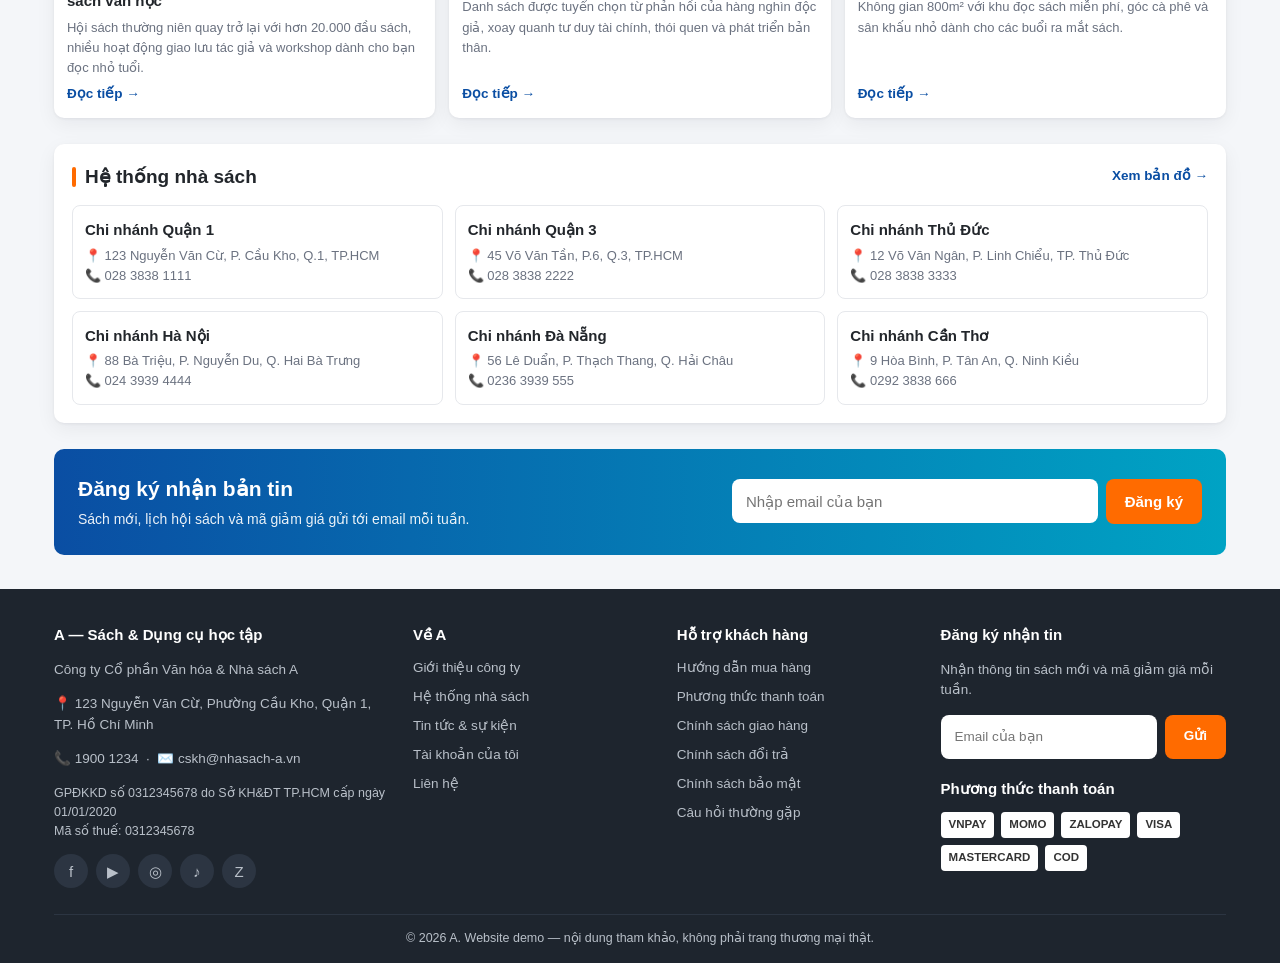
==== commit 37936742: "Bán thêm dụng cụ học tập và mỹ thuật bên cạnh sách - Danh mục chia hai nhóm (group: sach / dungcu); " ====
--- a/nhasach/index.html
+++ b/nhasach/index.html
@@ -27,7 +27,7 @@
   <section class="trust">
     <div><i>🚚</i><b>Miễn phí giao hàng</b><span id="trustShip">Cho đơn từ 300.000đ</span></div>
     <div><i>🔄</i><b>Đổi trả trong 30 ngày</b><span>Sách lỗi in, rách, thiếu trang</span></div>
-    <div><i>✅</i><b>Sách chính hãng 100%</b><span>Hợp tác trực tiếp với NXB</span></div>
+    <div><i>✅</i><b>Hàng chính hãng 100%</b><span>Trực tiếp từ NXB &amp; nhà phân phối</span></div>
     <div><i>🎁</i><b>Tích điểm thành viên</b><span id="trustMember">Giảm thêm 5% mỗi đơn</span></div>
   </section>
 
@@ -70,7 +70,12 @@
   </section>
 
   <section class="section">
-    <div class="sec-head"><h2>Văn phòng phẩm &amp; quà tặng</h2><a class="sec-more" href="danh-muc.html?cat=vpp">Xem tất cả →</a></div>
+    <div class="sec-head"><h2>Dụng cụ học tập</h2><a class="sec-more" href="danh-muc.html?cat=dung-cu">Xem tất cả →</a></div>
+    <div class="grid" id="gridDungCu"></div>
+  </section>
+
+  <section class="section">
+    <div class="sec-head"><h2>Dụng cụ mỹ thuật &amp; văn phòng phẩm</h2><a class="sec-more" href="danh-muc.html?nhom=dungcu">Xem tất cả →</a></div>
     <div class="grid" id="gridVPP"></div>
   </section>
 
@@ -136,8 +141,8 @@
   setInterval(function () { go(cur + 1); }, 5000);
 
   document.getElementById('sidePromos').innerHTML =
-    '<a class="promo" href="danh-muc.html?cat=ngoai-ngu" style="background:linear-gradient(135deg,#6a1b9a,#b06ab3)">' +
-    '<b>Luyện thi IELTS</b><span>Giáo trình bản quyền, giảm 25%</span></a>' +
+    '<a class="promo" href="danh-muc.html?cat=my-thuat" style="background:linear-gradient(135deg,#6a1b9a,#b06ab3)">' +
+    '<b>Dụng cụ mỹ thuật</b><span>Màu vẽ, cọ, canvas — giảm đến 30%</span></a>' +
     '<a class="promo" href="danh-muc.html?cat=ngoai-van" style="background:linear-gradient(135deg,#00875a,#4ec98a)">' +
     '<b>Sách ngoại văn</b><span>Nhập khẩu chính hãng</span></a>' +
     '<a class="promo" href="lien-he.html" style="background:linear-gradient(135deg,#1a3a5c,#3d7ea6)">' +
@@ -174,12 +179,15 @@
   document.getElementById('dualBanner').innerHTML =
     '<a class="promo" href="danh-muc.html?cat=van-hoc" style="min-height:130px;background:linear-gradient(120deg,#c0392b,#e8743b)">' +
     '<b style="font-size:20px">Tuần lễ văn học kinh điển</b><span>Mua 3 giảm thêm 10% — Freeship toàn quốc</span></a>' +
-    '<a class="promo" href="danh-muc.html?cat=giao-khoa" style="min-height:130px;background:linear-gradient(120deg,#0a4ea3,#00b2c9)">' +
-    '<b style="font-size:20px">Mùa tựu trường</b><span>Sách giáo khoa &amp; dụng cụ học tập đủ bộ</span></a>';
+    '<a class="promo" href="danh-muc.html?nhom=dungcu" style="min-height:130px;background:linear-gradient(120deg,#0a4ea3,#00b2c9)">' +
+    '<b style="font-size:20px">Mùa tựu trường</b><span>Sách giáo khoa, ba lô, bút thước &amp; màu vẽ — đủ bộ trong một đơn</span></a>';
 
   var pick = function (slug, n) { return B.filter(function (b) { return b.cat === slug; }).slice(0, n).map(window.cardHTML).join(''); };
   document.getElementById('gridThieuNhi').innerHTML = pick('thieu-nhi', 5);
-  document.getElementById('gridVPP').innerHTML = B.filter(function (b) { return b.cat === 'vpp' || b.cat === 'qua-tang'; }).slice(0, 5).map(window.cardHTML).join('');
+  document.getElementById('gridDungCu').innerHTML = pick('dung-cu', 5);
+  document.getElementById('gridVPP').innerHTML = B.filter(function (b) {
+    return b.cat === 'my-thuat' || b.cat === 'vpp';
+  }).slice(0, 5).map(window.cardHTML).join('');
 
   var col = ['#0a4ea3', '#c0392b', '#00875a'];
   document.getElementById('newsGrid').innerHTML = window.NEWS.slice(0, 3).map(function (n, i) {
--- a/nhasach/assets/css/style.css
+++ b/nhasach/assets/css/style.css
@@ -136,7 +136,7 @@
 .trust b{display:block;font-size:14px} .trust span{font-size:12.5px;color:var(--muted)}
 
 /* ===== Category chips ================================================ */
-.cat-grid{display:grid;grid-template-columns:repeat(10,1fr);gap:10px}
+.cat-grid{display:grid;grid-template-columns:repeat(6,1fr);gap:10px}
 .cat-chip{background:#fff;border-radius:var(--radius);box-shadow:var(--shadow);padding:12px 6px;text-align:center;font-size:12.5px;font-weight:600}
 .cat-chip:hover{transform:translateY(-3px);color:var(--primary)}
 .cat-chip i{display:block;font-size:26px;font-style:normal;margin-bottom:6px}
@@ -287,7 +287,7 @@
   .hero{grid-template-columns:200px 1fr}
   .side-promos{display:none}
   .grid{grid-template-columns:repeat(4,1fr)}
-  .cat-grid{grid-template-columns:repeat(5,1fr)}
+  .cat-grid{grid-template-columns:repeat(4,1fr)}
 }
 @media (max-width:900px){
   .header .wrap{flex-wrap:wrap}
@@ -317,3 +317,81 @@
   .cart-table td{display:block;border:none;padding:6px 0}
   .cart-table tr{display:block;border-bottom:1px solid var(--line);padding:10px 0}
 }
+
+/* ===== Nút yêu thích trên thẻ sản phẩm ================================ */
+.wish-btn{
+  position:absolute;top:8px;right:8px;z-index:3;width:32px;height:32px;border-radius:50%;
+  border:1px solid var(--line);background:#fff;color:#c9ced6;font-size:16px;line-height:1;
+  cursor:pointer;transition:.15s;display:grid;place-items:center
+}
+.wish-btn:hover{color:var(--danger);border-color:var(--danger)}
+.wish-btn.on{color:#fff;background:var(--danger);border-color:var(--danger)}
+
+/* ===== Nút mở bộ lọc trên mobile ====================================== */
+.filter-toggle{display:none}
+
+/* ===== Tabs trang chi tiết ============================================ */
+.dtabs{display:flex;gap:6px;border-bottom:1px solid var(--line);margin:20px 0 0;flex-wrap:wrap}
+.dtab{
+  padding:10px 16px;border:none;background:none;cursor:pointer;font-weight:600;font-size:14px;
+  color:var(--muted);border-bottom:3px solid transparent;margin-bottom:-1px
+}
+.dtab.active{color:var(--primary);border-bottom-color:var(--primary)}
+.dpane{display:none;padding-top:16px}
+.dpane.active{display:block}
+
+/* ===== Đánh giá ======================================================= */
+.rv-summary{display:flex;gap:24px;align-items:center;flex-wrap:wrap;background:#fbfbfc;border:1px solid var(--line);border-radius:8px;padding:16px;margin-bottom:16px}
+.rv-score{text-align:center;min-width:110px}
+.rv-score b{display:block;font-size:34px;line-height:1.1;color:var(--danger)}
+.rv-bars{flex:1;min-width:220px}
+.rv-bar{display:flex;align-items:center;gap:8px;font-size:12.5px;margin:3px 0}
+.rv-bar span:first-child{width:34px;color:var(--muted)}
+.rv-bar i{flex:1;height:7px;background:#eceef2;border-radius:4px;overflow:hidden}
+.rv-bar i b{display:block;height:100%;background:#f5a623}
+.rv-item{border-bottom:1px solid var(--line);padding:13px 0}
+.rv-item:last-child{border-bottom:none}
+.rv-head{display:flex;gap:10px;align-items:center;flex-wrap:wrap;font-size:13.5px}
+.rv-head b{font-size:14px}
+.rv-item p{margin:6px 0 0}
+.star-pick{display:flex;gap:4px;font-size:24px;color:#d8dce2;cursor:pointer;line-height:1}
+.star-pick span{transition:.1s}
+.star-pick span.on{color:#f5a623}
+
+/* ===== Mã giảm giá ==================================================== */
+.coupon-row{display:flex;gap:8px;margin:10px 0}
+.coupon-row input{flex:1;padding:9px 12px;border:1px solid var(--line);border-radius:8px;outline:none;text-transform:uppercase}
+.coupon-ok{background:#e9f7f0;border:1px solid #b7e5cf;color:#046c47;border-radius:8px;padding:9px 12px;font-size:13.5px;display:flex;justify-content:space-between;gap:10px;align-items:center}
+.coupon-ok button{border:none;background:none;color:#046c47;cursor:pointer;text-decoration:underline;font-size:13px}
+.coupon-list{font-size:12.5px;color:var(--muted);line-height:1.8}
+.coupon-list code{background:#eef2f7;border-radius:4px;padding:1px 6px;font-weight:700;color:var(--primary);cursor:pointer}
+
+/* ===== Tài khoản / chính sách ========================================= */
+.auth-tabs{display:flex;gap:6px;margin-bottom:16px;flex-wrap:wrap}
+.policy-nav a{display:block;padding:9px 12px;border-radius:7px;font-size:13.5px;border-bottom:1px solid #f1f3f6}
+.policy-nav a:last-child{border-bottom:none}
+.policy-nav a:hover{background:#f2f5fa;color:var(--primary)}
+.policy-nav a.active{background:var(--primary);color:#fff}
+.prose h2{font-size:20px;margin:0 0 10px}
+.prose h3{font-size:16px;margin:20px 0 6px}
+.prose p,.prose li{font-size:14.5px}
+.prose ul,.prose ol{padding-left:20px;line-height:1.9}
+.faq-item{border:1px solid var(--line);border-radius:8px;margin-bottom:8px;overflow:hidden}
+.faq-item summary{padding:12px 14px;cursor:pointer;font-weight:600;font-size:14.5px;list-style:none}
+.faq-item summary::-webkit-details-marker{display:none}
+.faq-item summary::before{content:"＋";margin-right:8px;color:var(--primary);font-weight:700}
+.faq-item[open] summary::before{content:"－"}
+.faq-item div{padding:0 14px 13px;font-size:14px;color:#41474f}
+
+@media (max-width:900px){
+  .filter-toggle{display:inline-flex}
+  .head-phone{display:none}
+}
+
+/* ===== Menu nhiều nhóm hàng ============================================ */
+.dropdown .dd-label{
+  padding:7px 16px 4px;font-size:11px;font-weight:700;letter-spacing:.6px;
+  text-transform:uppercase;color:var(--muted)
+}
+.dropdown .dd-sub{padding-left:30px;font-size:13px;color:var(--muted)}
+.dropdown .dd-sep{height:1px;background:var(--line);margin:6px 0}
